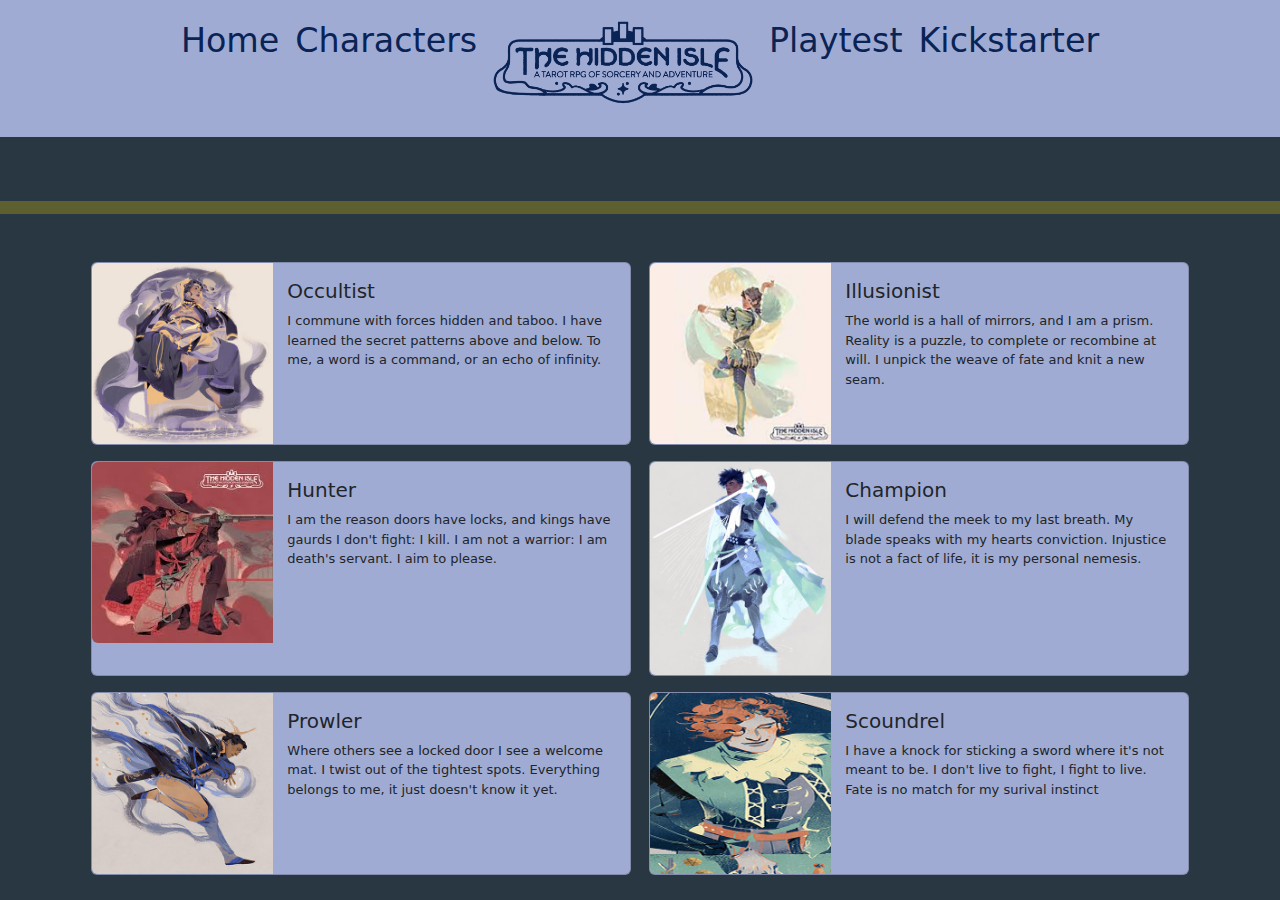
==== characters.html @ 6ec54157 "typo" ====
<!DOCTYPE html>
<html lang="en">
  <head>

    <meta charset="UTF-8">
    <meta name="viewport" content="width=device-width, initial-scale=1.0">
    <meta http-equiv="X-UA-Compatible" content="ie=edge">
    <title>Index</title>

    <link rel="stylesheet" href="css/style.css">
    <link rel="stylesheet" href="css/bootstrap.css">
    <script src="js/bootstrap.js"></script>
    <script src="js/card.js"></script>

  </head>
  <body>

          
    <header> 
      <div class="backgroundcolor">
        <nav class="navbar navbar-expand-lg " data-bs-theme="light">
          <button class="navbar-toggler" type="button" data-bs-toggle="collapse" data-bs-target="#navbarColor03" aria-controls="navbarColor03" aria-expanded="false" aria-label="Toggle navigation">
              <span class="navbar-toggler-icon"></span>
          </button>
          <a class="navbar-brand" href="#">
              <img src="img/logo.png" alt="Logo" height="100" class="d-inline-block align-text-top">
          </a>
          <div class="collapse navbar-collapse justify-content-center" id="navbarColor03">
              <ul class="navbar-nav">
                  <li class="nav-item">
                      <a class="nav-link custom-link " href="index.html">Home</a>
                  </li>
                  <li class="nav-item">
                      <a class="nav-link custom-link active" href="characters.html">Characters</a>
                  </li>
                  <li class="nav-item hide-nav">
                      <a class="nav-link custom-link" href="#">
                          <img src="img/logo.png" alt="Logo" width="auto" height="100" class="d-inline-block align-text-top">
                      </a>
                  </li>
                  <li class="nav-item">
                      <a class="nav-link custom-link" href="https://causacreations.itch.io/the-hidden-isle-playtest-version">Playtest</a>
                  </li>
                  <li class="nav-item">
                      <a class="nav-link custom-link" href="https://www.kickstarter.com/projects/causacreations/the-hidden-isle?ref=discovery&term=hidden%20isle">Kickstarter</a>
                  </li>
              </ul>
          </div>
      </nav>
      </div>
    </header>
    
  <main>
    <br><br>

    <hr class="linebreak">
    <div class="container horizontal-accordion ">

      
      <div class="hover">
      <div class="card mb-3  bg-primary " style="max-width: 540px; max-height: 450px;">
        <div class="row g-0">
          <div class="col-md-4">
            <img src="img/occultist.jpg" class="img-fluid rounded-start" alt="chacter in the game" style="max-width: 181px">
            
          </div>
            <div class="col-md-8">
              <div class="card-body">
                <h5 class="card-title">Occultist</h5>
                <p class="card-text charatxt">I commune with forces hidden and taboo.
              I have learned the secret patterns above and below.
               To me, a word is a command, or an echo of infinity.</p>
              </div>
            </div>
          </div>
        </div>
      </div>

      <div class="card mb-3 bg-primary " style="max-width: 540px; max-height: 450px;">
        <div class="row g-0">
          <div class="col-md-4">
            <img src="img/illusionist.jpg" class="img-fluid rounded-start" alt="chacter in the game" style="max-width: 181px">
          </div>
          <div class="col-md-8">
            <div class="card-body">
              <h5 class="card-title">Illusionist</h5>
              <p class="card-text charatxt">The world is a hall of mirrors, and I am a prism.
              Reality is a puzzle, to complete or recombine at will.
              I unpick the weave of fate and knit a new seam.</p>
            </div>
          </div>
        </div>
      </div>




      <div class="card mb-3 bg-primary " style="max-width: 540px; max-height: 450px;">
        <div class="row g-0">
          <div class="col-md-4">
            <div ><img src="img/hunter1.jpg" class="img-fluid rounded-start" alt="chacter in the game" style="max-width: 181px ;"></div>
          </div>
          <div class="col-md-8">
            <div class="card-body">
              <h5 class="card-title">Hunter</h5>
              <p class="card-text charatxt">I am the reason doors have locks, and kings have gaurds
              I don't fight: I kill. I am not a warrior: I am death's servant. I aim to please.</p>
            </div>
          </div>
        </div>
      </div>
    



      <div class="card mb-3 bg-primary " style="max-width: 540px; max-height: 450px;">
        <div class="row g-0">
          <div class="col-md-4">
            <div ><img src="img/champion.jpg" class="img-fluid rounded-start" alt="chacter in the game" style="max-width: 181px;"></div>
          </div>
          <div class="col-md-8">
            <div class="card-body">
              <h5 class="card-title">Champion</h5>
              <p class="card-text charatxt">I will defend the meek to my last breath. My blade speaks with my hearts conviction.
                Injustice is not a fact of life, it is my personal nemesis.</p>
            </div>
          </div>
        </div>
      </div>
    



      <div class="card mb-3 bg-primary " style="max-width: 540px; max-height: 450px;">
        <div class="row g-0">
          <div class="col-md-4">
            <img src="img/prowler.jpg" class="img-fluid rounded-start" alt="chacter in the game" style="max-width: 181px">
          </div>
          <div class="col-md-8">
            <div class="card-body">
              <h5 class="card-title">Prowler</h5>
              <p class="card-text charatxt">Where others see a locked door I see a welcome mat.
              I twist out of the tightest spots. Everything belongs to me, it just doesn't know it yet.</p>
              
            </div>
          </div>
        </div>
      </div>
    

      <div class="card mb-3 bg-primary " style="max-width: 540px; max-height: 450px;">
        <div class="row g-0">
          <div class="col-md-4">
            <img src="img/Magician.jpg" class="img-fluid rounded-start" alt="chacter in the game" style="max-width: 181px;">
          </div>
          <div class="col-md-8">
            <div class="card-body">
              <h5 class="card-title">Scoundrel</h5>
              <p class="card-text charatxt">I have a knock for sticking a sword where it's not meant to be.
             I don't live to fight, I fight to live. Fate is no match for my surival instinct</p>
              
            </div>
          </div>
        </div>
      </div>
      







  </main>










  </body>
---- css/style.css ----
body {
  background-color: rgb(41, 55, 66) !important;
  color: white !important;
}



.nav-link {
    font-size: 25pt !important;
}


.custom-link {
    background-image: linear-gradient(
      to right,
      #54b3d6,
      #5d5178 50%,
      #c3aa7e 50%
    );
    background-size: 200% 100%;
    background-position: -100%;
    display: inline-block;
    padding: 5px 0;
    position: relative;
    -webkit-background-clip: text;
    -webkit-text-fill-color: #092355;
    transition: all 0.3s ease-in-out;
    
  }
  
  .custom-link:before {
    content: '';
    background: #c3aa7e;
    display: block;
    position: absolute;
    bottom: -3px;
    left: 0;
    width: 0;
    height: 3px;
    transition: all 0.3s ease-in-out;
    
  }
  
  .custom-link:hover {
    background-position: 0;
    -webkit-text-fill-color: #7b75bb; /* Add this line to change the text color on hover */
  }
  
  .custom-link:hover::before {
    width: 100%;
  }
  


  .center-column {
    text-align: center;
  }

  .col-8, .col-4 {
  height: 650px; /* Set a fixed height for the columns */
}


.home-p {
    font-size: 15pt;
}


@media (max-width: 1200px) {
  .col-md-3, .col-md-6 {
    flex-basis: 100%;
    max-width: 100%;
    text-align: center;
  }
}

.img-resize {
  max-width: 100%; /* Adjust the value as needed */
  height: auto;
}


.text-left {
  text-align: left;
}

.text-right {
  text-align: right;
}


.img-rotate {
  transform: rotate(180deg);
}

.img-shrink {
  max-width: 100%; /* Adjust the value as needed */
  height: auto;
}


footer{
    height: 500px;
    background-color: #adb5bd;
}



@media (max-width: 1200px) {
  .col-md-3, .col-md-6 {
    flex-basis: 100%;
    max-width: 100%;
    text-align: center !important;  /* Center align text on smaller screens */
  }
  
  /* Center align text for specific paragraphs */
  .text-center p {
    text-align: center !important; /* Apply center alignment for paragraphs in the 'text-center' class */
  }
}


.backgroundcolor{
  background-color: #A0ABD3;
}

.navbar-brand {
  display: none;
}

/* Display the .navbar-brand in mobile view */
@media (max-width: 991px) {
  .navbar-brand {
    display: block;
  }
}

footer {
  height: auto; /* Adjust the height as needed */
  background-color: #adb5bd; /* Add your desired background color */
}


/*  
Removed the custom .container class. Container is a reserved class for bootstrap :)
*/

.horizontal-accordion {
  display:flex;
  justify-content: space-around;
  flex-wrap: wrap;
  
}

@media (max-width: 991px) {
  .hide-nav {
    display: none; 
  }
}




.space-above {
  padding-top: 8%;
}

.space-above2 {
  padding-top: 2%;
}

@media (max-width: 991px) {
  .text-right {
    padding-top:5% !important;
    padding-bottom:5% !important;
    text-align: center; 
  }
}

@media (max-width: 991px) {
  .text-left {
    padding-top:5% !important;
    padding-bottom:5% !important;
    text-align: center; 
  }
}

.center-cup {
  text-align: center;
}


.charatxt{

font-size: 13px;


}


.linebreak{

  margin-top: 1rem;
  margin-bottom: 3rem;
  border-top: #FFD700 13px solid;


}
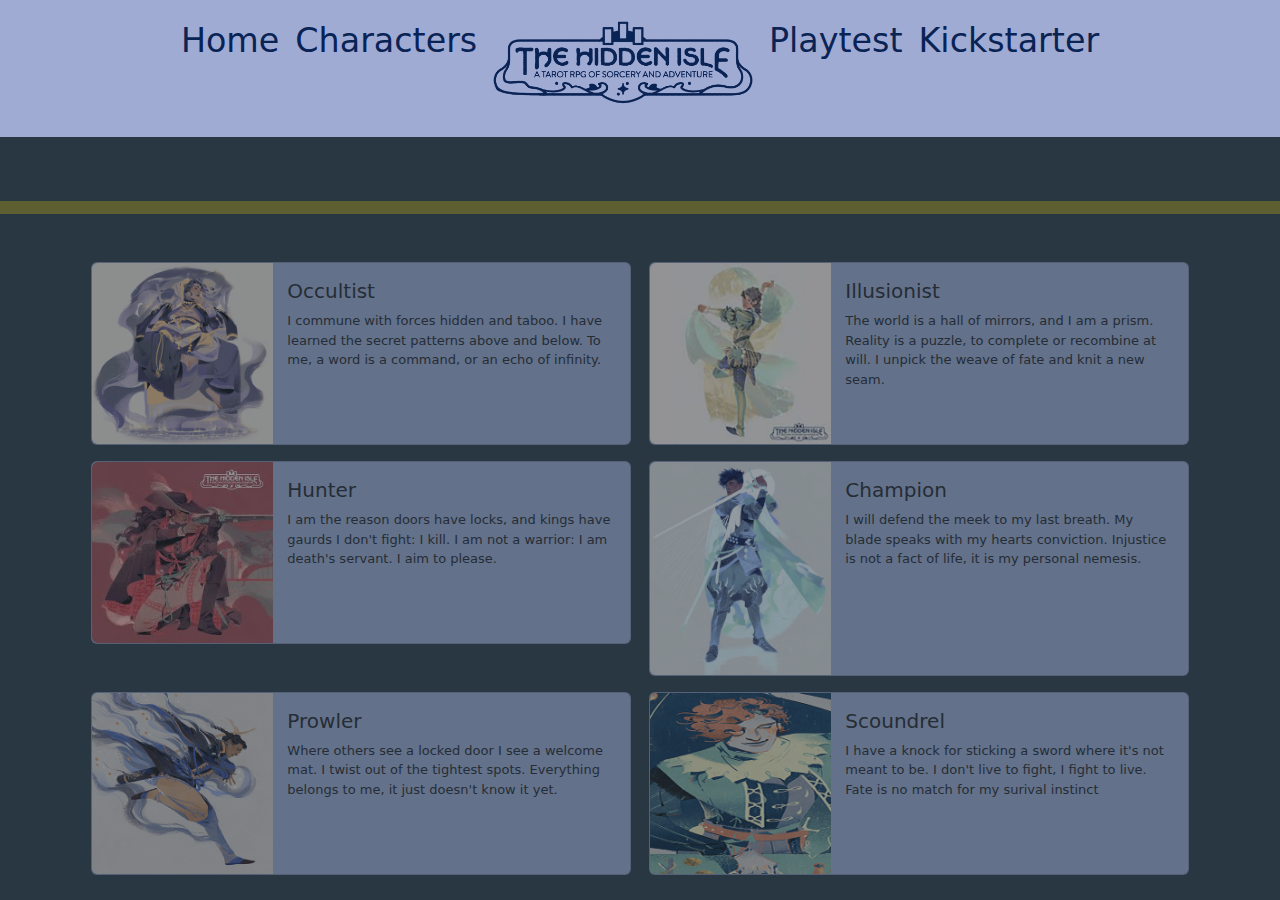
==== commit 700d5209: "new" ====
--- a/characters.html
+++ b/characters.html
@@ -57,7 +57,7 @@
     <div class="container horizontal-accordion ">
 
       
-      <div class="hover">
+      <div class="opc">
       <div class="card mb-3  bg-primary " style="max-width: 540px; max-height: 450px;">
         <div class="row g-0">
           <div class="col-md-4">
@@ -75,7 +75,7 @@
           </div>
         </div>
       </div>
-
+      <div class="opc">
       <div class="card mb-3 bg-primary " style="max-width: 540px; max-height: 450px;">
         <div class="row g-0">
           <div class="col-md-4">
@@ -91,10 +91,10 @@
           </div>
         </div>
       </div>
+    </div>
 
 
-
-
+    <div class="opc">
       <div class="card mb-3 bg-primary " style="max-width: 540px; max-height: 450px;">
         <div class="row g-0">
           <div class="col-md-4">
@@ -109,10 +109,10 @@
           </div>
         </div>
       </div>
-    
+    </div>
 
 
-
+    <div class="opc">
       <div class="card mb-3 bg-primary " style="max-width: 540px; max-height: 450px;">
         <div class="row g-0">
           <div class="col-md-4">
@@ -127,10 +127,9 @@
           </div>
         </div>
       </div>
-    
+    </div>
 
-
-
+    <div class="opc">
       <div class="card mb-3 bg-primary " style="max-width: 540px; max-height: 450px;">
         <div class="row g-0">
           <div class="col-md-4">
@@ -146,8 +145,9 @@
           </div>
         </div>
       </div>
-    
+    </div>
 
+    <div class="opc">
       <div class="card mb-3 bg-primary " style="max-width: 540px; max-height: 450px;">
         <div class="row g-0">
           <div class="col-md-4">
@@ -163,7 +163,7 @@
           </div>
         </div>
       </div>
-      
+    </div>
 
 
 
--- a/css/style.css
+++ b/css/style.css
@@ -205,4 +205,16 @@
   border-top: #FFD700 13px solid;
 
 
+}
+
+
+.opc{
+  opacity: 50%;
+
+}
+
+.opc:hover{
+
+opacity: 100%;
+
 }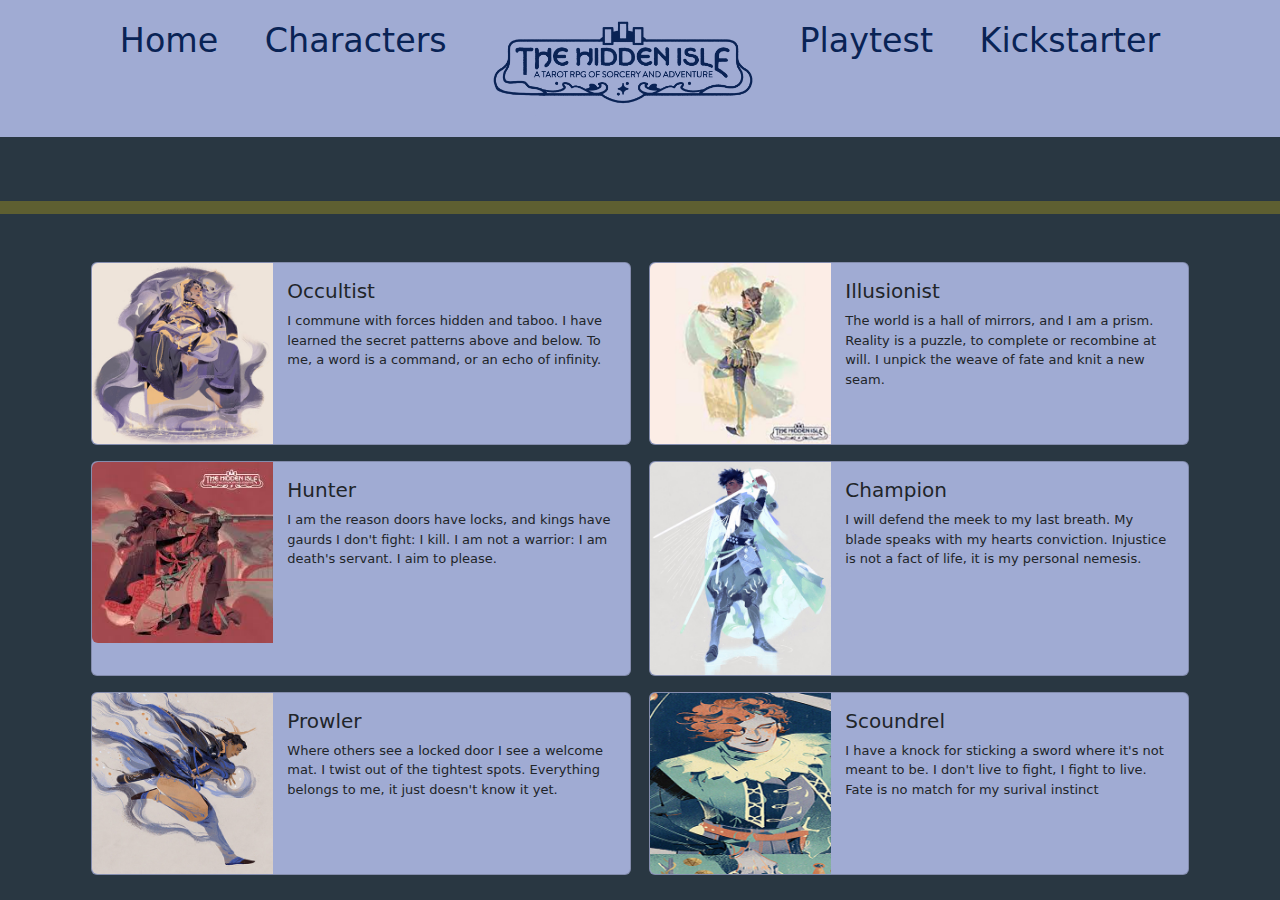
==== commit dd3b3bc0: "Fixed nav bar" ====
--- a/characters.html
+++ b/characters.html
@@ -28,19 +28,19 @@
           <div class="collapse navbar-collapse justify-content-center" id="navbarColor03">
               <ul class="navbar-nav">
                   <li class="nav-item">
-                      <a class="nav-link custom-link " href="index.html">Home</a>
-                  </li>
+                      <a class="nav-link custom-link active" href="index.html">Home</a>
+                  </li>&nbsp;&nbsp;&nbsp;&nbsp;&nbsp;&nbsp;
                   <li class="nav-item">
-                      <a class="nav-link custom-link active" href="characters.html">Characters</a>
-                  </li>
+                      <a class="nav-link custom-link" href="characters.html">Characters</a>
+                  </li>&nbsp;&nbsp;&nbsp;&nbsp;&nbsp;&nbsp;
                   <li class="nav-item hide-nav">
                       <a class="nav-link custom-link" href="#">
                           <img src="img/logo.png" alt="Logo" width="auto" height="100" class="d-inline-block align-text-top">
                       </a>
-                  </li>
+                  </li>&nbsp;&nbsp;&nbsp;&nbsp;&nbsp;&nbsp;
                   <li class="nav-item">
                       <a class="nav-link custom-link" href="https://causacreations.itch.io/the-hidden-isle-playtest-version">Playtest</a>
-                  </li>
+                  </li>&nbsp;&nbsp;&nbsp;&nbsp;&nbsp;&nbsp;
                   <li class="nav-item">
                       <a class="nav-link custom-link" href="https://www.kickstarter.com/projects/causacreations/the-hidden-isle?ref=discovery&term=hidden%20isle">Kickstarter</a>
                   </li>
@@ -57,7 +57,7 @@
     <div class="container horizontal-accordion ">
 
       
-      <div class="opc">
+      <div class="hover">
       <div class="card mb-3  bg-primary " style="max-width: 540px; max-height: 450px;">
         <div class="row g-0">
           <div class="col-md-4">
@@ -75,7 +75,7 @@
           </div>
         </div>
       </div>
-      <div class="opc">
+
       <div class="card mb-3 bg-primary " style="max-width: 540px; max-height: 450px;">
         <div class="row g-0">
           <div class="col-md-4">
@@ -91,10 +91,10 @@
           </div>
         </div>
       </div>
-    </div>
 
 
-    <div class="opc">
+
+
       <div class="card mb-3 bg-primary " style="max-width: 540px; max-height: 450px;">
         <div class="row g-0">
           <div class="col-md-4">
@@ -109,10 +109,10 @@
           </div>
         </div>
       </div>
-    </div>
+    
 
 
-    <div class="opc">
+
       <div class="card mb-3 bg-primary " style="max-width: 540px; max-height: 450px;">
         <div class="row g-0">
           <div class="col-md-4">
@@ -127,9 +127,10 @@
           </div>
         </div>
       </div>
-    </div>
+    
 
-    <div class="opc">
+
+
       <div class="card mb-3 bg-primary " style="max-width: 540px; max-height: 450px;">
         <div class="row g-0">
           <div class="col-md-4">
@@ -145,9 +146,8 @@
           </div>
         </div>
       </div>
-    </div>
+    
 
-    <div class="opc">
       <div class="card mb-3 bg-primary " style="max-width: 540px; max-height: 450px;">
         <div class="row g-0">
           <div class="col-md-4">
@@ -163,7 +163,7 @@
           </div>
         </div>
       </div>
-    </div>
+      
 
 
 
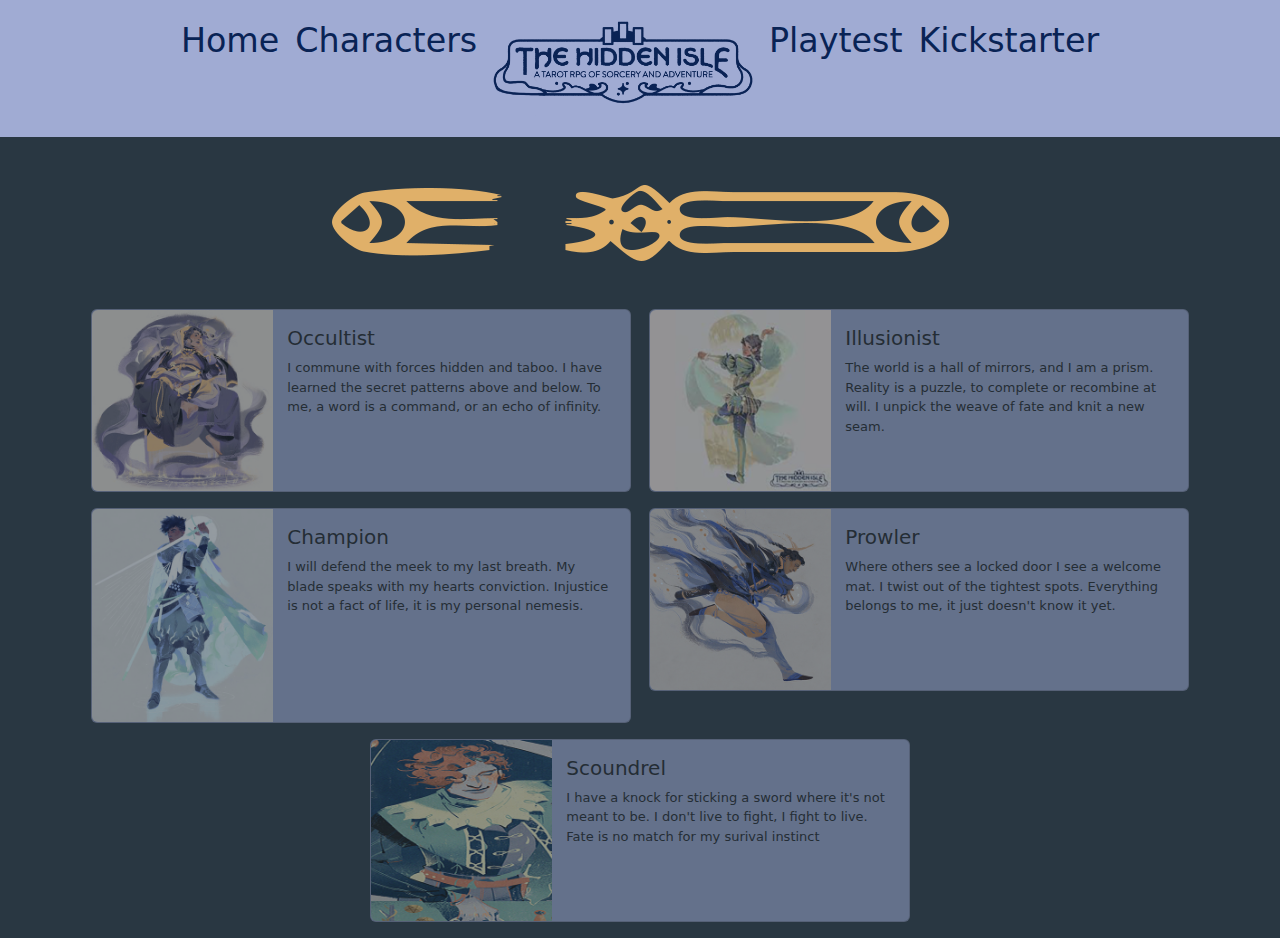
==== commit c5c7df04: "new" ====
--- a/characters.html
+++ b/characters.html
@@ -28,19 +28,19 @@
           <div class="collapse navbar-collapse justify-content-center" id="navbarColor03">
               <ul class="navbar-nav">
                   <li class="nav-item">
-                      <a class="nav-link custom-link active" href="index.html">Home</a>
-                  </li>&nbsp;&nbsp;&nbsp;&nbsp;&nbsp;&nbsp;
+                      <a class="nav-link custom-link " href="index.html">Home</a>
+                  </li>
                   <li class="nav-item">
-                      <a class="nav-link custom-link" href="characters.html">Characters</a>
-                  </li>&nbsp;&nbsp;&nbsp;&nbsp;&nbsp;&nbsp;
+                      <a class="nav-link custom-link active" href="characters.html">Characters</a>
+                  </li>
                   <li class="nav-item hide-nav">
                       <a class="nav-link custom-link" href="#">
                           <img src="img/logo.png" alt="Logo" width="auto" height="100" class="d-inline-block align-text-top">
                       </a>
-                  </li>&nbsp;&nbsp;&nbsp;&nbsp;&nbsp;&nbsp;
+                  </li>
                   <li class="nav-item">
                       <a class="nav-link custom-link" href="https://causacreations.itch.io/the-hidden-isle-playtest-version">Playtest</a>
-                  </li>&nbsp;&nbsp;&nbsp;&nbsp;&nbsp;&nbsp;
+                  </li>
                   <li class="nav-item">
                       <a class="nav-link custom-link" href="https://www.kickstarter.com/projects/causacreations/the-hidden-isle?ref=discovery&term=hidden%20isle">Kickstarter</a>
                   </li>
@@ -53,11 +53,16 @@
   <main>
     <br><br>
 
-    <hr class="linebreak">
+    <div class="container center-column">
+
+      <img src="img/path301.png" class="center-column img-shrink" >
+
+    </div>
+    <br><br>
     <div class="container horizontal-accordion ">
 
       
-      <div class="hover">
+      <div class="opc">
       <div class="card mb-3  bg-primary " style="max-width: 540px; max-height: 450px;">
         <div class="row g-0">
           <div class="col-md-4">
@@ -75,7 +80,7 @@
           </div>
         </div>
       </div>
-
+      <div class="opc">
       <div class="card mb-3 bg-primary " style="max-width: 540px; max-height: 450px;">
         <div class="row g-0">
           <div class="col-md-4">
@@ -91,10 +96,10 @@
           </div>
         </div>
       </div>
+    </div>
 
 
-
-
+    <!--<div class="opc">
       <div class="card mb-3 bg-primary " style="max-width: 540px; max-height: 450px;">
         <div class="row g-0">
           <div class="col-md-4">
@@ -105,14 +110,15 @@
               <h5 class="card-title">Hunter</h5>
               <p class="card-text charatxt">I am the reason doors have locks, and kings have gaurds
               I don't fight: I kill. I am not a warrior: I am death's servant. I aim to please.</p>
+              <br><br>
             </div>
           </div>
         </div>
       </div>
-    
+    </div>-->
 
 
-
+    <div class="opc">
       <div class="card mb-3 bg-primary " style="max-width: 540px; max-height: 450px;">
         <div class="row g-0">
           <div class="col-md-4">
@@ -127,10 +133,9 @@
           </div>
         </div>
       </div>
-    
+    </div>
 
-
-
+    <div class="opc">
       <div class="card mb-3 bg-primary " style="max-width: 540px; max-height: 450px;">
         <div class="row g-0">
           <div class="col-md-4">
@@ -146,8 +151,9 @@
           </div>
         </div>
       </div>
-    
+    </div>
 
+    <div class="opc">
       <div class="card mb-3 bg-primary " style="max-width: 540px; max-height: 450px;">
         <div class="row g-0">
           <div class="col-md-4">
@@ -163,7 +169,7 @@
           </div>
         </div>
       </div>
-      
+    </div>
 
 
 
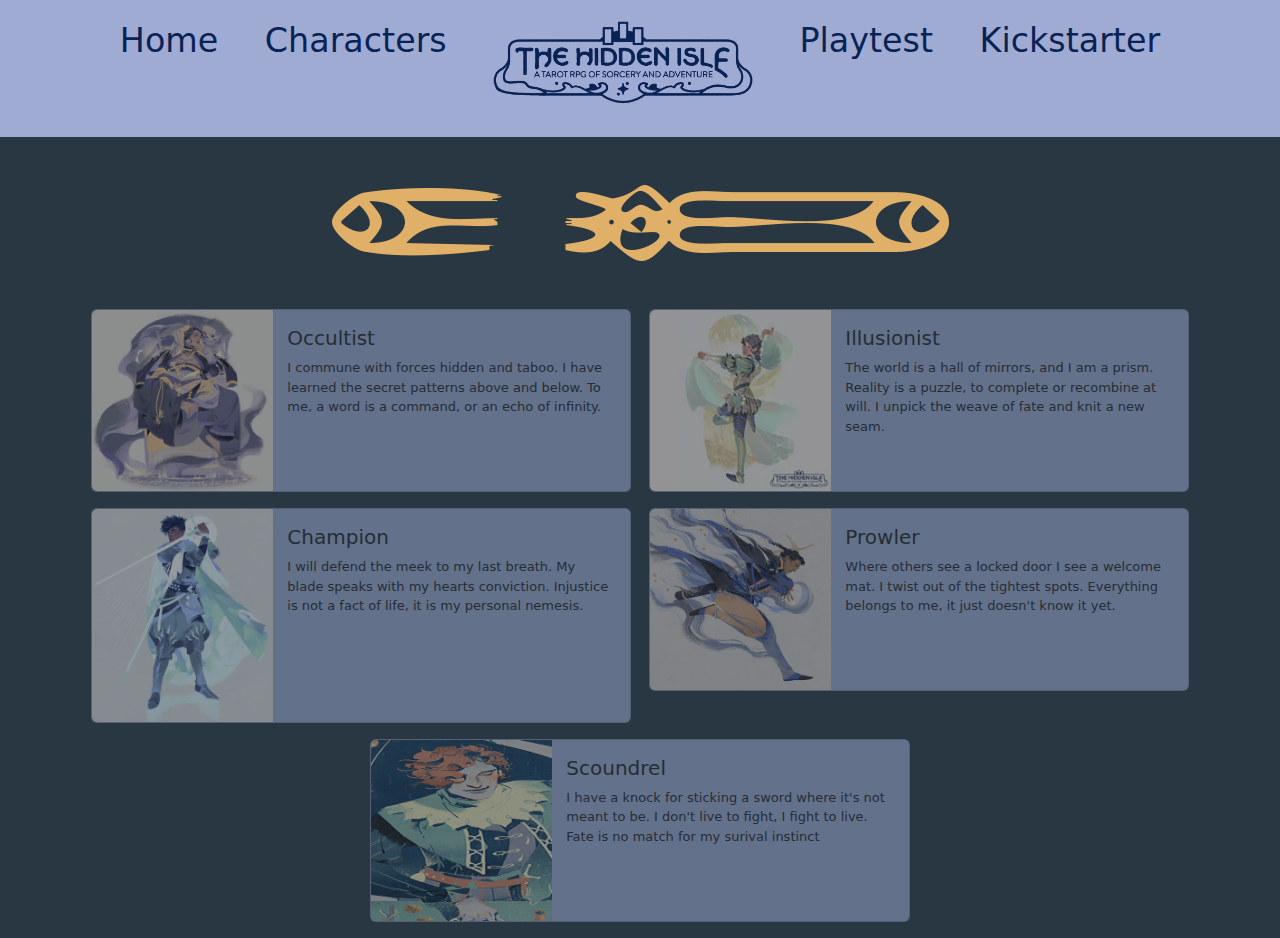
==== commit deb63a5f: "Merge branch 'main' of https://github.com/PrestonRichardson1/Web-Portfolio-Responsive" ====
--- a/characters.html
+++ b/characters.html
@@ -5,7 +5,7 @@
     <meta charset="UTF-8">
     <meta name="viewport" content="width=device-width, initial-scale=1.0">
     <meta http-equiv="X-UA-Compatible" content="ie=edge">
-    <title>Index</title>
+    <title>Characters</title>
 
     <link rel="stylesheet" href="css/style.css">
     <link rel="stylesheet" href="css/bootstrap.css">
@@ -28,19 +28,19 @@
           <div class="collapse navbar-collapse justify-content-center" id="navbarColor03">
               <ul class="navbar-nav">
                   <li class="nav-item">
-                      <a class="nav-link custom-link " href="index.html">Home</a>
-                  </li>
+                      <a class="nav-link custom-link active" href="index.html">Home</a>
+                  </li>&nbsp;&nbsp;&nbsp;&nbsp;&nbsp;&nbsp;
                   <li class="nav-item">
-                      <a class="nav-link custom-link active" href="characters.html">Characters</a>
-                  </li>
+                      <a class="nav-link custom-link" href="characters.html">Characters</a>
+                  </li>&nbsp;&nbsp;&nbsp;&nbsp;&nbsp;&nbsp;
                   <li class="nav-item hide-nav">
                       <a class="nav-link custom-link" href="#">
                           <img src="img/logo.png" alt="Logo" width="auto" height="100" class="d-inline-block align-text-top">
                       </a>
-                  </li>
+                  </li>&nbsp;&nbsp;&nbsp;&nbsp;&nbsp;&nbsp;
                   <li class="nav-item">
                       <a class="nav-link custom-link" href="https://causacreations.itch.io/the-hidden-isle-playtest-version">Playtest</a>
-                  </li>
+                  </li>&nbsp;&nbsp;&nbsp;&nbsp;&nbsp;&nbsp;
                   <li class="nav-item">
                       <a class="nav-link custom-link" href="https://www.kickstarter.com/projects/causacreations/the-hidden-isle?ref=discovery&term=hidden%20isle">Kickstarter</a>
                   </li>
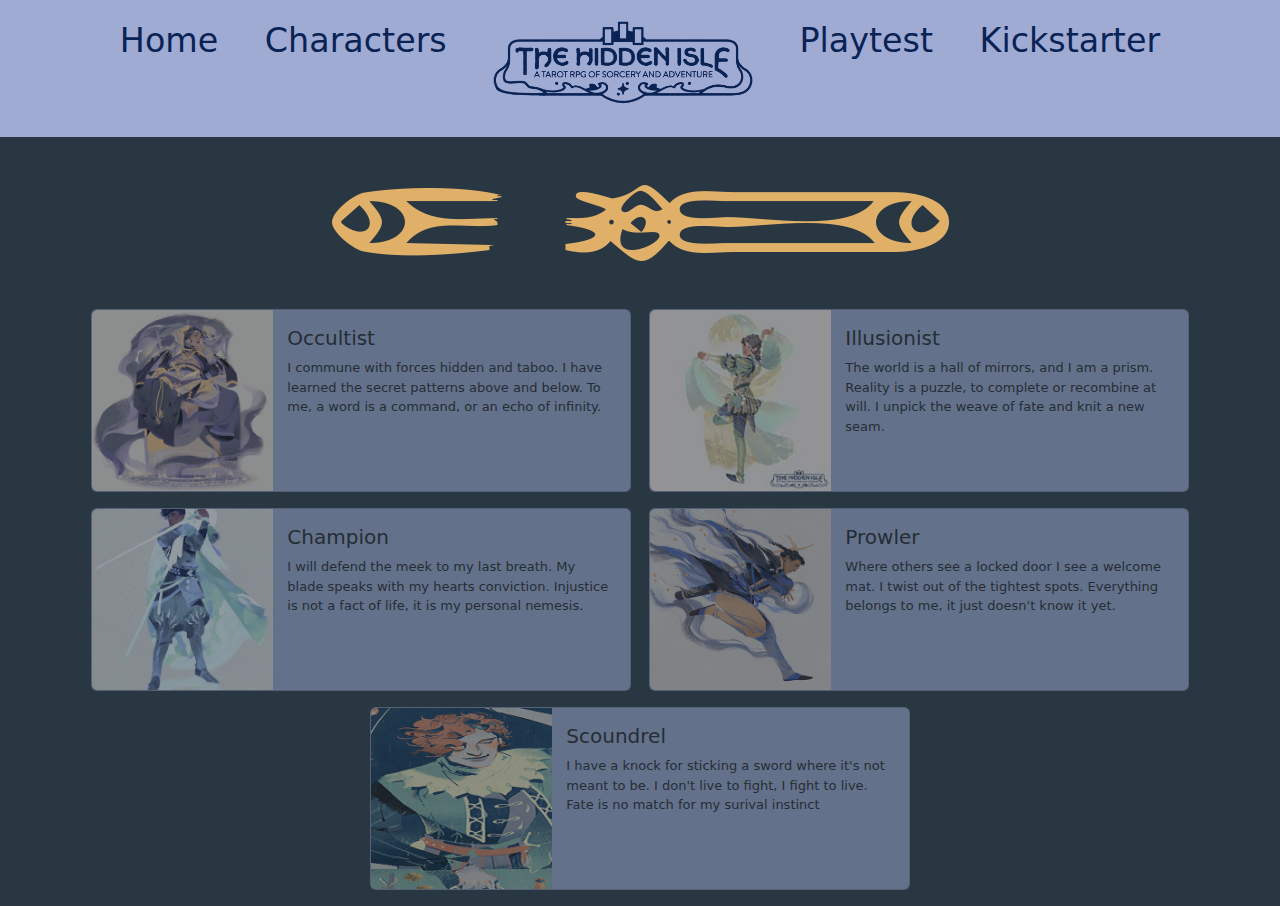
==== commit 00bc041b: "Fixed images" ====
--- a/characters.html
+++ b/characters.html
@@ -59,27 +59,26 @@
 
     </div>
     <br><br>
-    <div class="container horizontal-accordion ">
+    <div class="container horizontal-accordion paddings">
 
-      
-      <div class="opc">
-      <div class="card mb-3  bg-primary " style="max-width: 540px; max-height: 450px;">
-        <div class="row g-0">
-          <div class="col-md-4">
-            <img src="img/occultist.jpg" class="img-fluid rounded-start" alt="chacter in the game" style="max-width: 181px">
-            
-          </div>
+      <div class="opc ">  
+        <div class="card mb-3  bg-primary " style="max-width: 540px; max-height: 400px;">
+          <div class="row g-0">
+            <div class="col-md-4">
+              <img src="img/occultist.jpg" class="img-fluid rounded-start" alt="Character in the game" style="max-width: 181px">
+            </div>
             <div class="col-md-8">
               <div class="card-body">
                 <h5 class="card-title">Occultist</h5>
                 <p class="card-text charatxt">I commune with forces hidden and taboo.
-              I have learned the secret patterns above and below.
-               To me, a word is a command, or an echo of infinity.</p>
+                  I have learned the secret patterns above and below.
+                  To me, a word is a command, or an echo of infinity.</p>
               </div>
             </div>
           </div>
         </div>
       </div>
+      
       <div class="opc">
       <div class="card mb-3 bg-primary " style="max-width: 540px; max-height: 450px;">
         <div class="row g-0">
@@ -119,10 +118,10 @@
 
 
     <div class="opc">
-      <div class="card mb-3 bg-primary " style="max-width: 540px; max-height: 450px;">
+      <div class="card mb-3 bg-primary " style="max-width: 540px; max-height: 400px !important;">
         <div class="row g-0">
           <div class="col-md-4">
-            <div ><img src="img/champion.jpg" class="img-fluid rounded-start" alt="chacter in the game" style="max-width: 181px;"></div>
+            <div ><img src="img/champion.jpg" class="img-fluid rounded-start" alt="chacter in the game" style="max-width: 181px; "></div>
           </div>
           <div class="col-md-8">
             <div class="card-body">
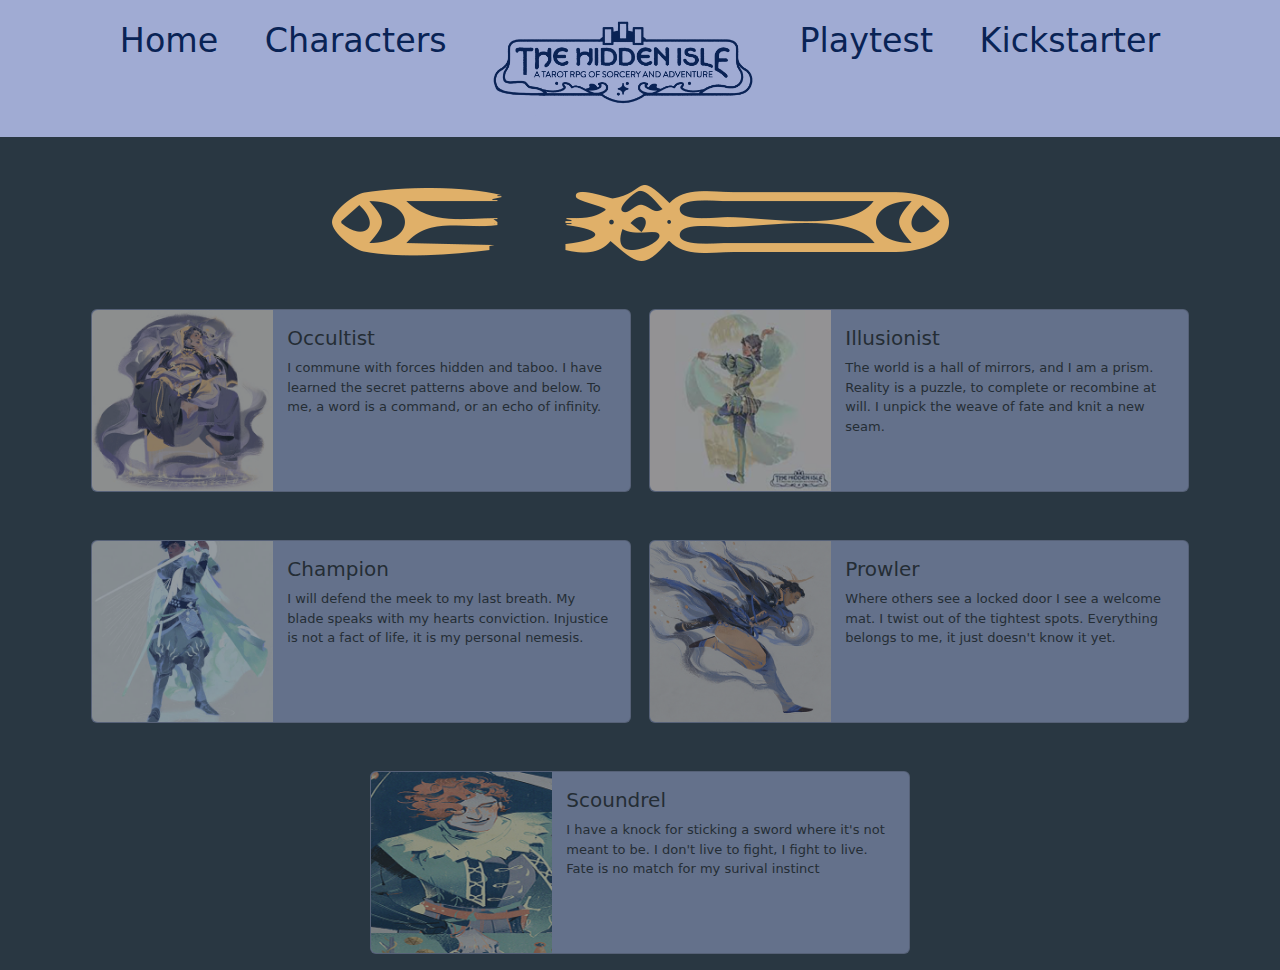
==== commit 3bfa719b: "updates margin" ====
--- a/characters.html
+++ b/characters.html
@@ -62,7 +62,7 @@
     <div class="container horizontal-accordion paddings">
 
       <div class="opc ">  
-        <div class="card mb-3  bg-primary " style="max-width: 540px; max-height: 400px;">
+        <div class="card mb-5  bg-primary " style="max-width: 540px; max-height: 400px;">
           <div class="row g-0">
             <div class="col-md-4">
               <img src="img/occultist.jpg" class="img-fluid rounded-start" alt="Character in the game" style="max-width: 181px">
@@ -80,7 +80,7 @@
       </div>
       
       <div class="opc">
-      <div class="card mb-3 bg-primary " style="max-width: 540px; max-height: 450px;">
+      <div class="card mb-5 bg-primary " style="max-width: 540px; max-height: 450px;">
         <div class="row g-0">
           <div class="col-md-4">
             <img src="img/illusionist.jpg" class="img-fluid rounded-start" alt="chacter in the game" style="max-width: 181px">
@@ -118,7 +118,7 @@
 
 
     <div class="opc">
-      <div class="card mb-3 bg-primary " style="max-width: 540px; max-height: 400px !important;">
+      <div class="card mb-5 bg-primary " style="max-width: 540px; max-height: 400px !important;">
         <div class="row g-0">
           <div class="col-md-4">
             <div ><img src="img/champion.jpg" class="img-fluid rounded-start" alt="chacter in the game" style="max-width: 181px; "></div>
@@ -135,7 +135,7 @@
     </div>
 
     <div class="opc">
-      <div class="card mb-3 bg-primary " style="max-width: 540px; max-height: 450px;">
+      <div class="card mb-5 bg-primary " style="max-width: 540px; max-height: 450px;">
         <div class="row g-0">
           <div class="col-md-4">
             <img src="img/prowler.jpg" class="img-fluid rounded-start" alt="chacter in the game" style="max-width: 181px">
